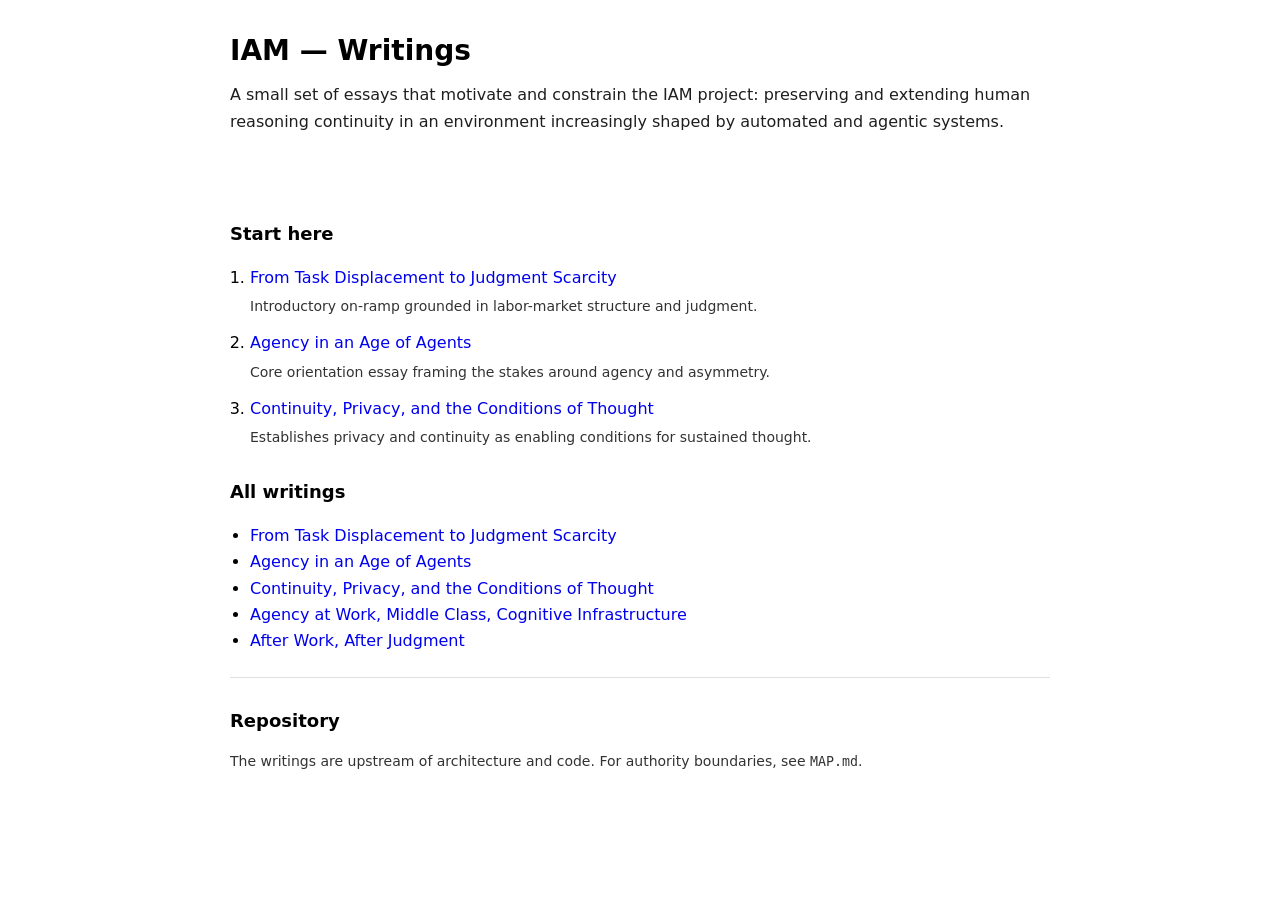
==== site/index.html @ 9402042c "First site publish" ====
<!doctype html>
<html lang="en">
<head>
  <meta charset="utf-8" />
  <meta name="viewport" content="width=device-width,initial-scale=1" />
  <title>IAM — Writings</title>
  <link rel="stylesheet" href="./style.css" />
</head>
<body>
  <header class="wrap">
	<h1>IAM — Writings</h1>
	<p class="lede">A small set of essays that motivate and constrain the IAM project: preserving and extending human reasoning continuity in an environment increasingly shaped by automated and agentic systems.</p>
  </header>

  <main class="wrap">
	<section>
	  <h2>Start here</h2>
	  <ol>
		<li><a href="./writings/FromTaskDisplacementtoJudgmentScarcity.html">From Task Displacement to Judgment Scarcity</a><div class="note">Introductory on-ramp grounded in labor-market structure and judgment.</div></li>
        <li><a href="./writings/agency-in-an-age-of-agents.html">Agency in an Age of Agents</a><div class="note">Core orientation essay framing the stakes around agency and asymmetry.</div></li>
        <li><a href="./writings/continuity-privacy-conditions-of-thought.html">Continuity, Privacy, and the Conditions of Thought</a><div class="note">Establishes privacy and continuity as enabling conditions for sustained thought.</div></li>
	  </ol>
	</section>

	<section>
	  <h2>All writings</h2>
	  <ul>
		<li><a href="./writings/FromTaskDisplacementtoJudgmentScarcity.html">From Task Displacement to Judgment Scarcity</a></li>
        <li><a href="./writings/agency-in-an-age-of-agents.html">Agency in an Age of Agents</a></li>
        <li><a href="./writings/continuity-privacy-conditions-of-thought.html">Continuity, Privacy, and the Conditions of Thought</a></li>
        <li><a href="./writings/Agency_at_Work_Middle_Class_Cognitive_Infrastructure.html">Agency at Work, Middle Class, Cognitive Infrastructure</a></li>
        <li><a href="./writings/AfterWorkAfterJudgement.html">After Work, After Judgment</a></li>
	  </ul>
	</section>

	<hr />

	<section>
	  <h2>Repository</h2>
	  <p class="small">
		The writings are upstream of architecture and code. For authority boundaries, see <code>MAP.md</code>.
	  </p>
	</section>
  </main>
</body>
</html>
---- site/style.css ----
:root { color-scheme: light dark; }
body {
  margin: 0;
  font: 16px/1.65 system-ui, -apple-system, Segoe UI, Roboto, Helvetica, Arial, sans-serif;
}
.wrap { max-width: 820px; margin: 0 auto; padding: 28px; }
h1 { font-size: 28px; margin: 0 0 8px; }
.lede { margin: 0; opacity: 0.88; }
h2 { margin-top: 28px; font-size: 18px; }
a { text-decoration: none; }
a:hover { text-decoration: underline; }
.note { font-size: 14px; opacity: 0.8; margin: 4px 0 12px; }
ol, ul { padding-left: 20px; }
hr { border: 0; border-top: 1px solid rgba(127,127,127,0.25); margin: 22px 0; }
code { font-size: 0.95em; }
.small { font-size: 14px; opacity: 0.8; }
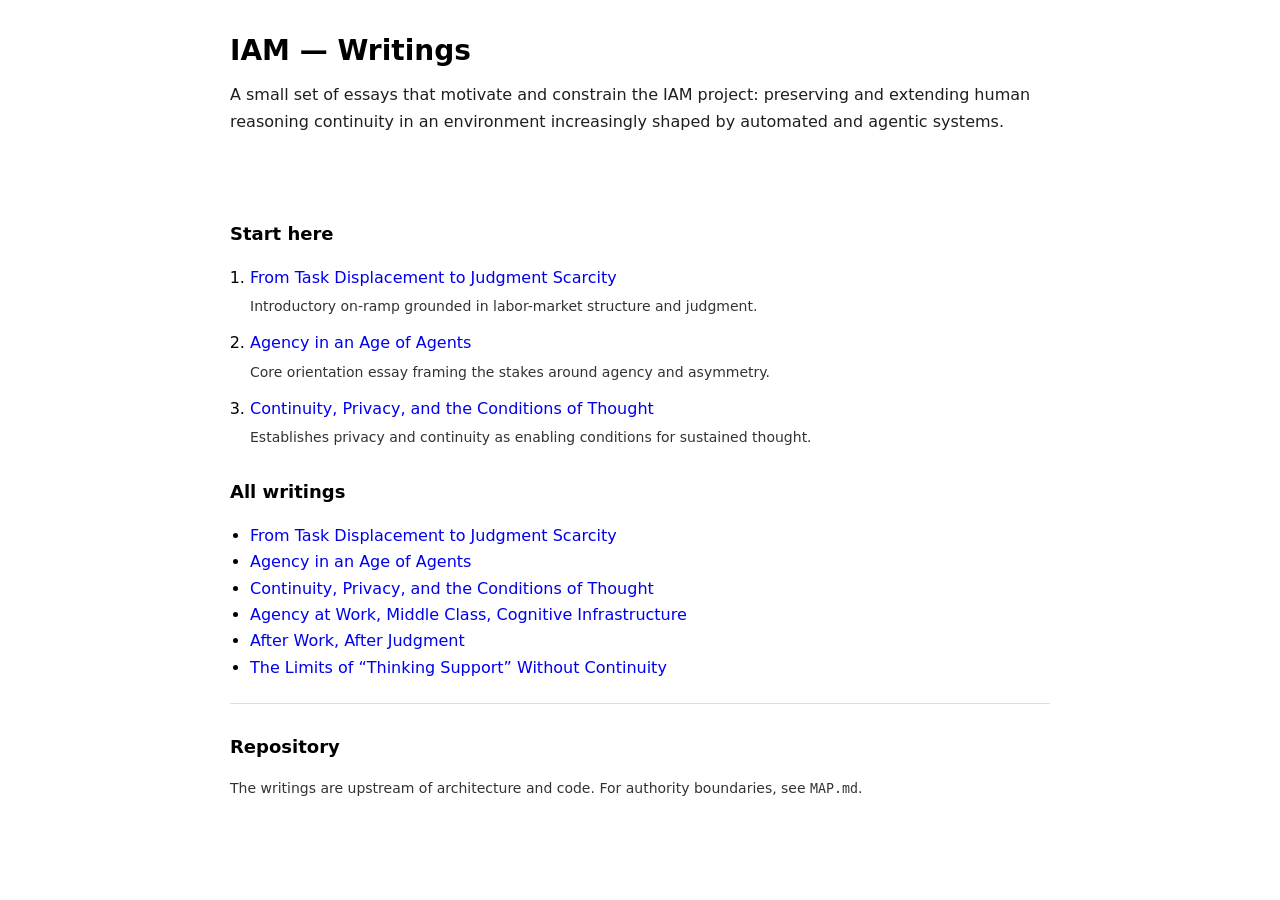
==== commit 9d0001b8: "updates following scoring essay" ====
--- a/site/index.html
+++ b/site/index.html
@@ -30,6 +30,7 @@
         <li><a href="./writings/continuity-privacy-conditions-of-thought.html">Continuity, Privacy, and the Conditions of Thought</a></li>
         <li><a href="./writings/Agency_at_Work_Middle_Class_Cognitive_Infrastructure.html">Agency at Work, Middle Class, Cognitive Infrastructure</a></li>
         <li><a href="./writings/AfterWorkAfterJudgement.html">After Work, After Judgment</a></li>
+        <li><a href="./writings/claude-chatgpt-limits-for-thinking.html">The Limits of “Thinking Support” Without Continuity</a></li>
 	  </ul>
 	</section>
 
